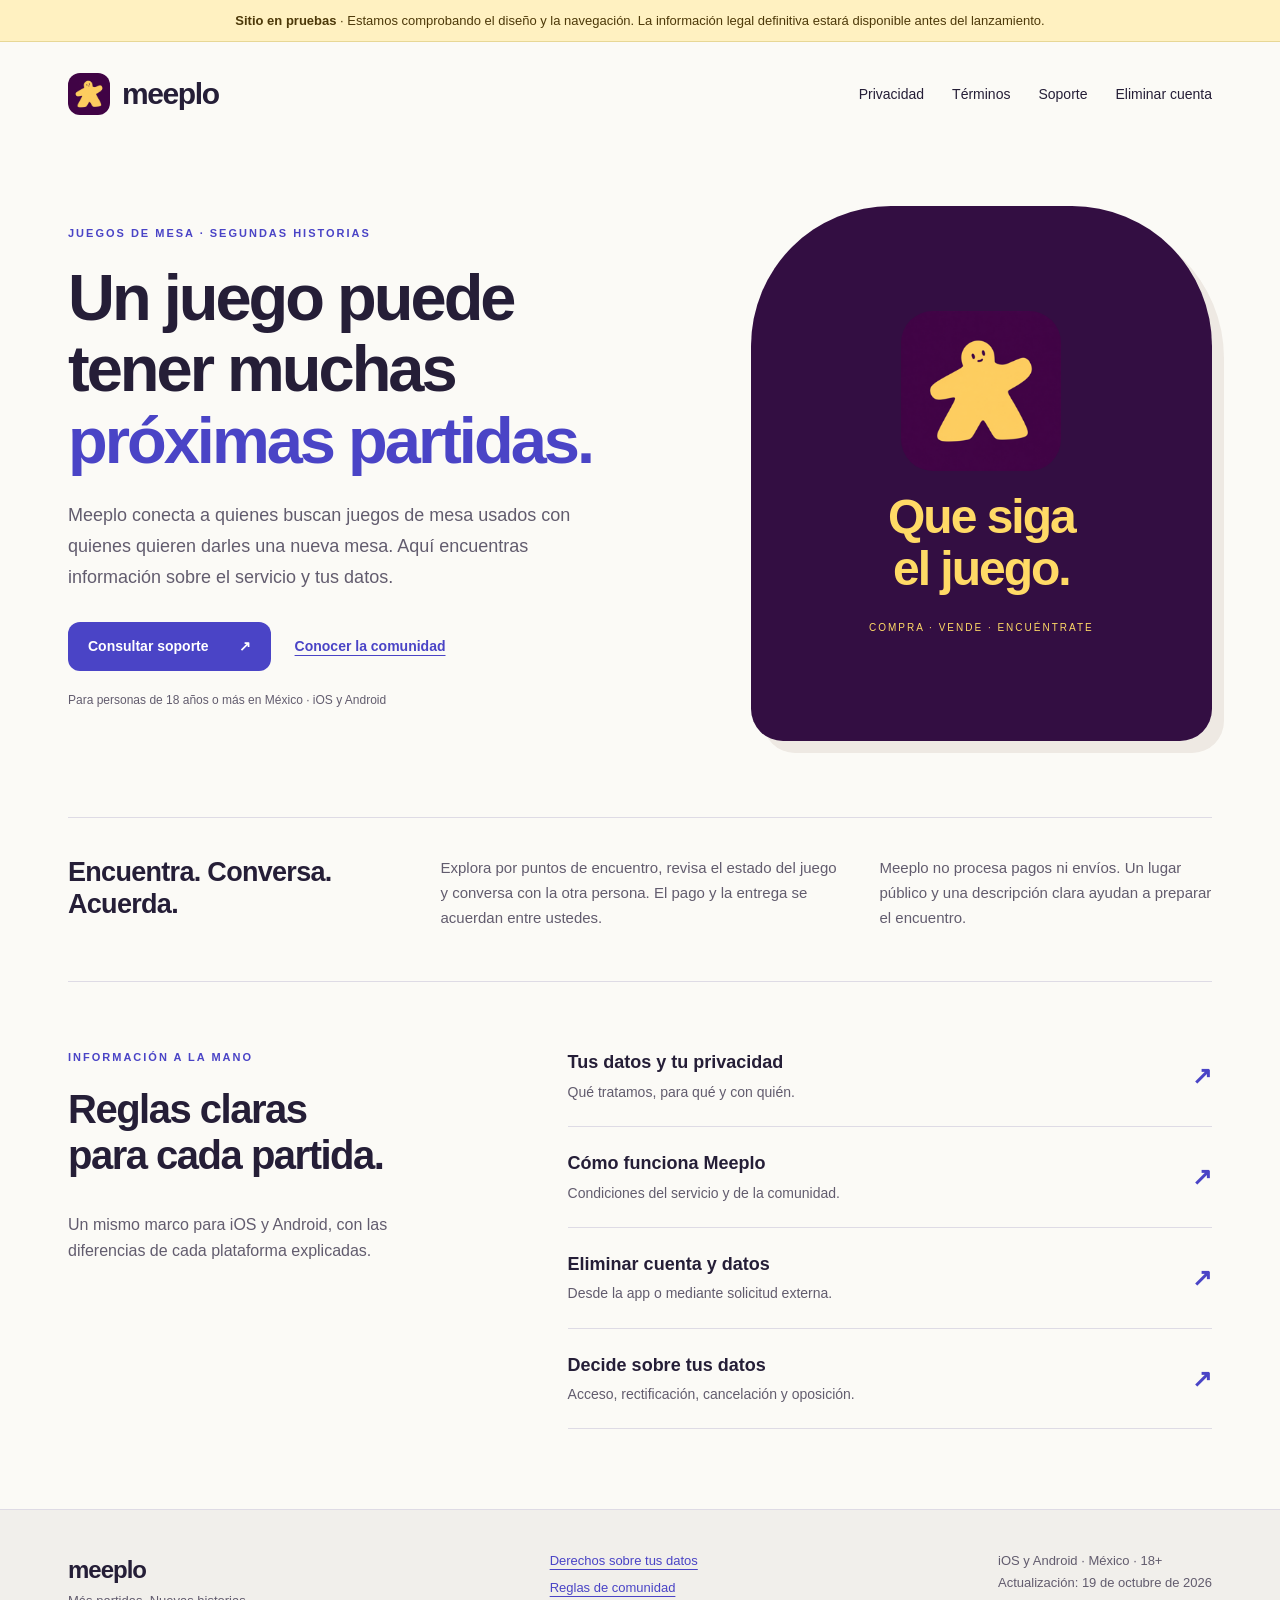
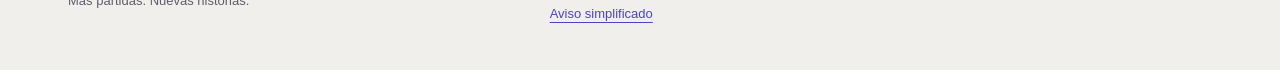
==== index.html @ b1030d9e "Publish Meeplo navigation preview" ====
<!doctype html>
<html lang="es-MX"><head><meta charset="utf-8"><meta name="viewport" content="width=device-width, initial-scale=1">
<title>Información y soporte · Meeplo</title><meta name="description" content="Información, privacidad, términos y soporte de Meeplo para iOS y Android.">
<meta name="robots" content="noindex,nofollow"><link rel="stylesheet" href="./assets/site.css"><link rel="icon" href="./assets/meeplo.png"></head>
<body><a class="skip" href="#contenido">Saltar al contenido</a><div class="draft"><strong>Sitio en pruebas</strong> · Estamos comprobando el diseño y la navegación. La información legal definitiva estará disponible antes del lanzamiento.</div>
<header><a class="brand" href="./"><img src="./assets/meeplo.png" width="42" height="42" alt=""><span>meeplo</span></a><nav aria-label="Navegación principal"><a href="./privacidad/">Privacidad</a><a href="./terminos/">Términos</a><a href="./soporte/">Soporte</a><a href="./eliminar-cuenta/">Eliminar cuenta</a></nav></header>
<main id="contenido" tabindex="-1" class="home"><article><section class="hero"><div><p class="eyebrow">JUEGOS DE MESA · SEGUNDAS HISTORIAS</p>
<h1>Un juego puede<br>tener muchas<br><em>próximas partidas.</em></h1>
<p class="lead">Meeplo conecta a quienes buscan juegos de mesa usados con quienes quieren darles una nueva mesa. Aquí encuentras información sobre el servicio y tus datos.</p>
<div class="actions"><a class="button" href="./soporte/">Consultar soporte <span aria-hidden="true">↗</span></a><a class="text-link" href="./comunidad/">Conocer la comunidad</a></div>
<p class="small">Para personas de 18 años o más en México · iOS y Android</p></div>
<div class="hero-art"><img src="./assets/meeplo.png" alt="La figura amarilla de Meeplo sonríe con los brazos abiertos" width="228" height="228"><p>Que siga<br>el juego.</p><span>COMPRA · VENDE · ENCUÉNTRATE</span></div></section>
<section class="how" aria-labelledby="como"><h2 id="como">Encuentra. Conversa. Acuerda.</h2><p>Explora por puntos de encuentro, revisa el estado del juego y conversa con la otra persona. El pago y la entrega se acuerdan entre ustedes.</p><p>Meeplo no procesa pagos ni envíos. Un lugar público y una descripción clara ayudan a preparar el encuentro.</p></section>
<section class="help" aria-labelledby="informacion"><div><p class="eyebrow">INFORMACIÓN A LA MANO</p><h2 id="informacion">Reglas claras<br>para cada partida.</h2><p>Un mismo marco para iOS y Android, con las diferencias de cada plataforma explicadas.</p></div><div class="link-list">
<a href="./privacidad/"><span><strong>Tus datos y tu privacidad</strong><small>Qué tratamos, para qué y con quién.</small></span><b aria-hidden="true">↗</b></a>
<a href="./terminos/"><span><strong>Cómo funciona Meeplo</strong><small>Condiciones del servicio y de la comunidad.</small></span><b aria-hidden="true">↗</b></a>
<a href="./eliminar-cuenta/"><span><strong>Eliminar cuenta y datos</strong><small>Desde la app o mediante solicitud externa.</small></span><b aria-hidden="true">↗</b></a>
<a href="./derechos/"><span><strong>Decide sobre tus datos</strong><small>Acceso, rectificación, cancelación y oposición.</small></span><b aria-hidden="true">↗</b></a></div></section></article></main>
<footer><div><strong>meeplo</strong><p>Más partidas. Nuevas historias.</p></div><div><a href="./derechos/">Derechos sobre tus datos</a><a href="./comunidad/">Reglas de comunidad</a><a href="./aviso-simplificado/">Aviso simplificado</a></div><p>iOS y Android · México · 18+<br>Actualización: <time datetime="2026-10-19">19 de octubre de 2026</time></p></footer></body></html>
---- assets/site.css ----
:root{color-scheme:light;--ink:#251e37;--purple:#4a44c6;--muted:#625c6e;--paper:#fbfaf6;--line:#dedbe5;--yellow:#ffda66}*{box-sizing:border-box}html{scroll-behavior:smooth;scroll-padding-top:2rem}body{margin:0;background:var(--paper);color:var(--ink);font:17px/1.65 -apple-system,BlinkMacSystemFont,"Segoe UI",sans-serif}a{color:var(--purple);text-underline-offset:4px}a:hover{text-decoration-thickness:2px}a:focus-visible{outline:3px solid var(--purple);outline-offset:5px;border-radius:3px}img{max-width:100%;height:auto}.skip{position:absolute;top:-100px;left:1rem;background:white;padding:1rem;z-index:10}.skip:focus{top:1rem}.draft{padding:10px 24px;background:#fff1c1;color:#4d3909;text-align:center;font-size:13px;border-bottom:1px solid #e7d796}header{max-width:1220px;margin:auto;padding:27px 38px;display:flex;justify-content:space-between;align-items:center;gap:24px}.brand{display:flex;align-items:center;gap:12px;text-decoration:none;color:var(--ink);font-size:30px;font-weight:800;letter-spacing:-1.4px}.brand img{border-radius:12px}nav{display:flex;flex-wrap:wrap;gap:12px 28px}nav a{color:var(--ink);font-size:14px;text-decoration:none;padding:8px 0}nav a[aria-current]{color:var(--purple);text-decoration:underline;font-weight:700}.home{max-width:1220px;margin:auto;padding:25px 38px 80px}.hero{display:grid;grid-template-columns:1.35fr 1fr;gap:60px;align-items:center;padding:35px 0 76px}.eyebrow{font-size:11px;font-weight:750;letter-spacing:2px;color:var(--purple);margin:0 0 20px}h1,h2,p{margin-top:0}h1{font-size:clamp(42px,5.1vw,65px);letter-spacing:-3px;line-height:1.1;font-weight:750;margin-bottom:24px}h1 em{font-style:normal;color:var(--purple)}.lead{font-size:18px;line-height:1.7;max-width:550px;color:var(--muted)}.actions{display:flex;align-items:center;gap:24px;flex-wrap:wrap;margin:30px 0 20px}.button{display:inline-flex;align-items:center;justify-content:space-between;gap:30px;background:var(--purple);color:white;border-radius:12px;text-decoration:none;padding:13px 20px;font-size:14px;font-weight:650}.text-link{font-size:14px;font-weight:650}.small{font-size:12px;color:var(--muted)}.hero-art{aspect-ratio:1/1.16;background:#330e42;border-radius:140px 140px 32px 32px;display:flex;align-items:center;justify-content:center;flex-direction:column;color:var(--yellow);padding:36px;text-align:center;box-shadow:12px 12px 0 #eee9e3}.hero-art img{width:160px;border-radius:32px}.hero-art p{font-size:48px;font-weight:750;line-height:1.08;letter-spacing:-2px;margin:20px 0 25px}.hero-art span{font-size:10px;letter-spacing:2px}.how{border-top:1px solid var(--line);border-bottom:1px solid var(--line);padding:38px 0;display:grid;grid-template-columns:1fr 1.2fr 1fr;gap:40px}.how h2{font-size:27px;line-height:1.2;letter-spacing:-.7px}.how p{font-size:15px;color:var(--muted);margin:0}.help{display:grid;grid-template-columns:1fr 1.5fr;gap:70px;margin-top:66px}.help h2{font-size:40px;line-height:1.15;letter-spacing:-1.5px}.help p:not(.eyebrow){color:var(--muted);font-size:16px;max-width:320px}.link-list>a{display:flex;justify-content:space-between;gap:24px;align-items:center;text-decoration:none;color:var(--ink);padding:22px 0;border-bottom:1px solid var(--line)}.link-list>a:first-child{padding-top:0}.link-list strong{font-size:18px}.link-list small{display:block;color:var(--muted);font-size:14px;margin-top:3px}.link-list b{color:var(--purple);font-size:24px}footer{border-top:1px solid var(--line);padding:40px max(30px,calc((100vw - 1144px)/2));display:flex;justify-content:space-between;gap:30px;font-size:13px;background:#f1efeb}footer strong{font-size:24px;letter-spacing:-1px}footer p{color:var(--muted);margin-bottom:0}footer a{display:block;margin-bottom:5px}.document{max-width:1180px;margin:35px auto 90px;padding:0 38px;display:grid;grid-template-columns:230px minmax(0,720px);gap:60px;align-items:start}.document h1{font-size:44px;letter-spacing:-1.6px;line-height:1.15}.document h2{font-size:25px;letter-spacing:-.5px;margin-top:42px;margin-bottom:14px}.document p,.document li{overflow-wrap:anywhere}.document article{min-width:0}.document aside{position:sticky;top:25px;font-size:13px}.document aside ol{list-style:none;padding:0;margin:0}.document aside a{color:var(--muted);text-decoration:none;display:block;padding:6px 0;line-height:1.4}.document aside a:hover{text-decoration:underline}.document mark{background:#fff0bd;color:#59420e;border-radius:3px;padding:2px 3px;font-size:.9em}.document article>p:first-of-type{font-size:14px;color:var(--muted);border-bottom:1px solid var(--line);padding-bottom:25px}.document li{margin:10px 0}@media(max-width:800px){header{align-items:flex-start;padding:22px 24px;flex-direction:column;gap:16px}nav{gap:8px 22px}.home{padding:15px 24px 50px}.hero{grid-template-columns:1fr;gap:35px;padding:22px 0 45px}h1{font-size:48px;letter-spacing:-2px}.hero-art{max-width:360px;width:100%;aspect-ratio:1.15;margin:auto;border-radius:100px 100px 24px 24px;box-shadow:7px 7px 0 #eee9e3;padding:25px}.hero-art img{width:100px}.hero-art p{font-size:36px;margin:12px 0 20px}.how{grid-template-columns:1fr;gap:16px;padding:28px 0}.how h2{margin-bottom:0}.help{grid-template-columns:1fr;gap:20px;margin-top:40px}.help h2{font-size:34px}.help p:not(.eyebrow){max-width:none}footer{padding:30px 24px;flex-direction:column;gap:24px}.document{display:block;padding:0 24px;margin-top:20px}.document aside{position:static;border-bottom:1px solid var(--line);padding-bottom:20px;margin-bottom:30px}.document aside ol{columns:2;column-gap:22px}.document aside li{break-inside:avoid}.document h1{font-size:36px}.draft{font-size:12px;padding:10px 18px}.document h2{font-size:23px}}@media(max-width:380px){h1{font-size:42px}.actions{gap:18px}.document aside ol{columns:1}nav{gap:8px 16px}.document h1{font-size:32px}}@media(prefers-reduced-motion:reduce){html{scroll-behavior:auto}}@media print{header,footer,.draft,aside,.skip{display:none!important}.document{display:block;margin:0;padding:0}body{font:11pt/1.5 serif;background:white}.document h1{font-size:24pt}.document h2{font-size:16pt;break-after:avoid}a{color:inherit}}
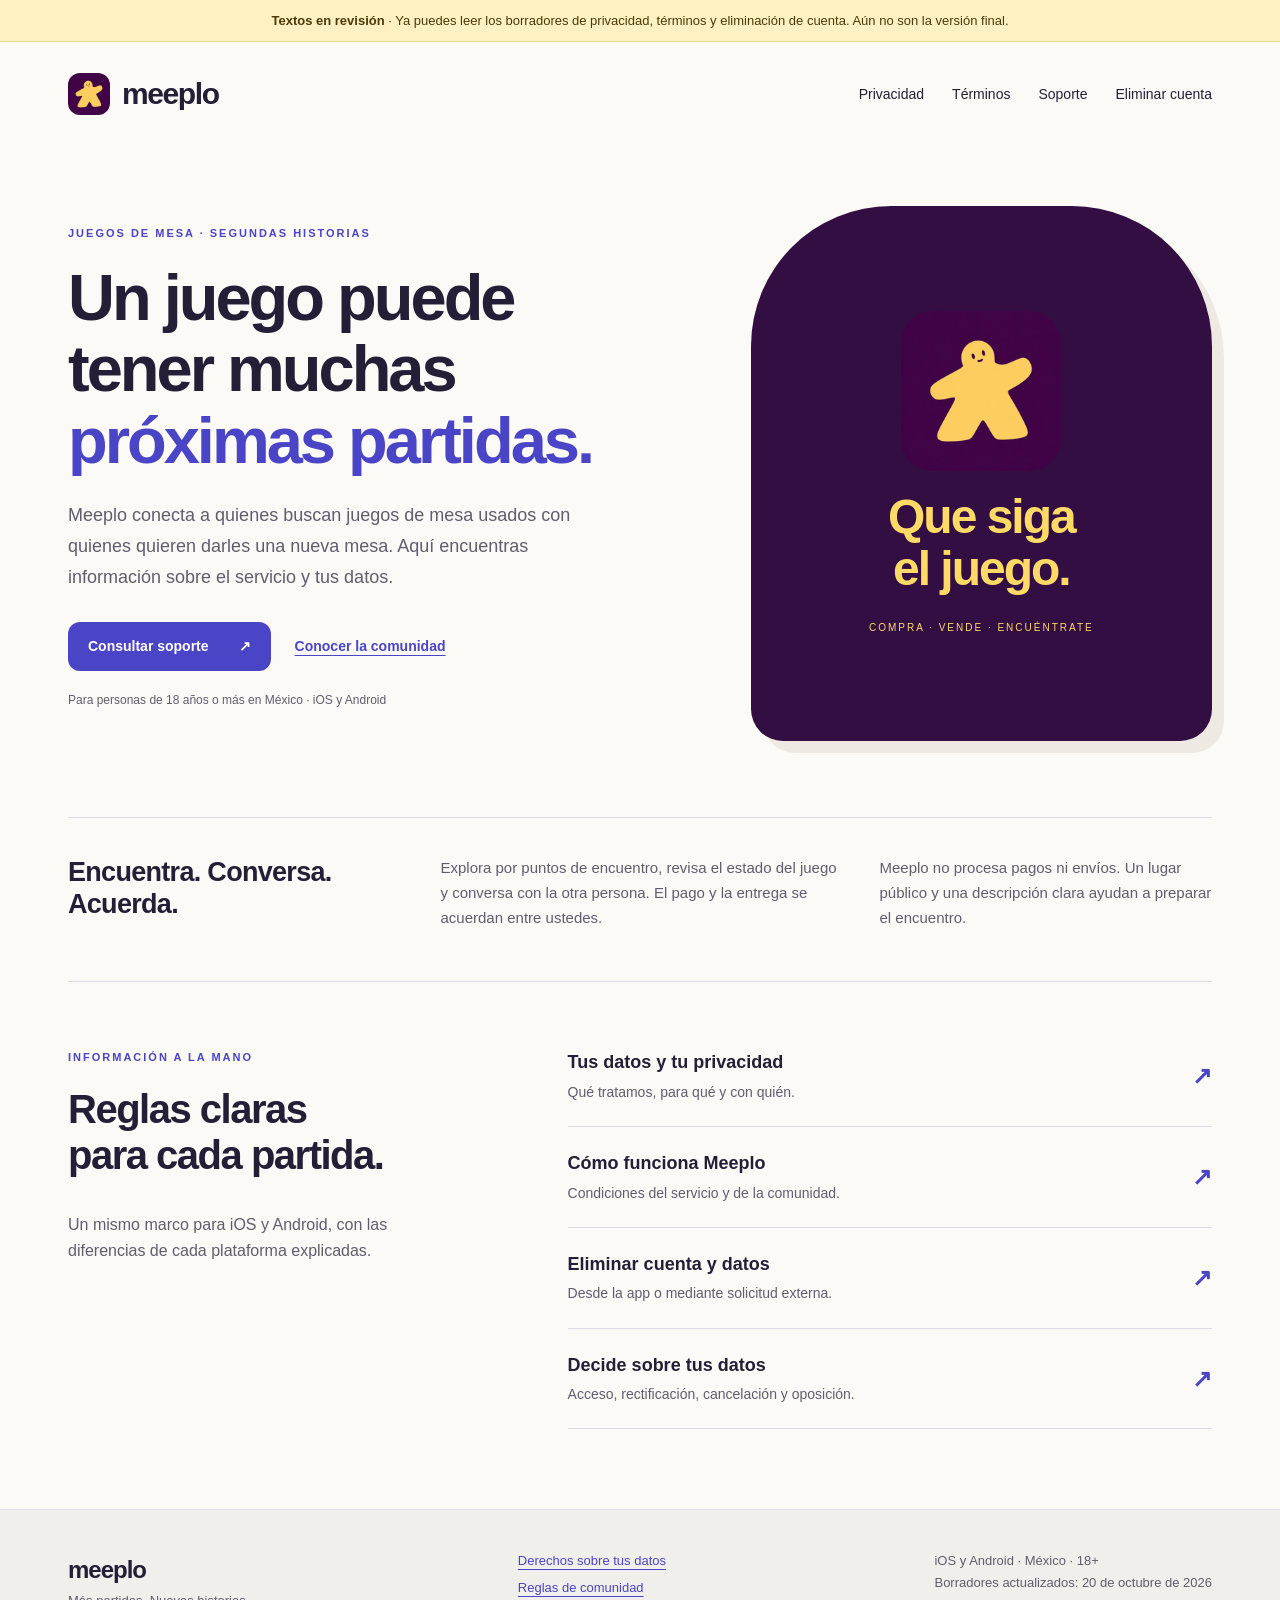
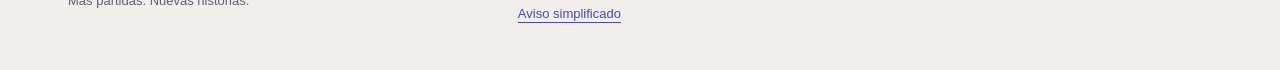
==== commit 94c302d5: "Add review drafts to Meeplo website" ====
--- a/index.html
+++ b/index.html
@@ -2,7 +2,7 @@
 <html lang="es-MX"><head><meta charset="utf-8"><meta name="viewport" content="width=device-width, initial-scale=1">
 <title>Información y soporte · Meeplo</title><meta name="description" content="Información, privacidad, términos y soporte de Meeplo para iOS y Android.">
 <meta name="robots" content="noindex,nofollow"><link rel="stylesheet" href="./assets/site.css"><link rel="icon" href="./assets/meeplo.png"></head>
-<body><a class="skip" href="#contenido">Saltar al contenido</a><div class="draft"><strong>Sitio en pruebas</strong> · Estamos comprobando el diseño y la navegación. La información legal definitiva estará disponible antes del lanzamiento.</div>
+<body><a class="skip" href="#contenido">Saltar al contenido</a><div class="draft"><strong>Textos en revisión</strong> · Ya puedes leer los borradores de privacidad, términos y eliminación de cuenta. Aún no son la versión final.</div>
 <header><a class="brand" href="./"><img src="./assets/meeplo.png" width="42" height="42" alt=""><span>meeplo</span></a><nav aria-label="Navegación principal"><a href="./privacidad/">Privacidad</a><a href="./terminos/">Términos</a><a href="./soporte/">Soporte</a><a href="./eliminar-cuenta/">Eliminar cuenta</a></nav></header>
 <main id="contenido" tabindex="-1" class="home"><article><section class="hero"><div><p class="eyebrow">JUEGOS DE MESA · SEGUNDAS HISTORIAS</p>
 <h1>Un juego puede<br>tener muchas<br><em>próximas partidas.</em></h1>
@@ -16,4 +16,4 @@
 <a href="./terminos/"><span><strong>Cómo funciona Meeplo</strong><small>Condiciones del servicio y de la comunidad.</small></span><b aria-hidden="true">↗</b></a>
 <a href="./eliminar-cuenta/"><span><strong>Eliminar cuenta y datos</strong><small>Desde la app o mediante solicitud externa.</small></span><b aria-hidden="true">↗</b></a>
 <a href="./derechos/"><span><strong>Decide sobre tus datos</strong><small>Acceso, rectificación, cancelación y oposición.</small></span><b aria-hidden="true">↗</b></a></div></section></article></main>
-<footer><div><strong>meeplo</strong><p>Más partidas. Nuevas historias.</p></div><div><a href="./derechos/">Derechos sobre tus datos</a><a href="./comunidad/">Reglas de comunidad</a><a href="./aviso-simplificado/">Aviso simplificado</a></div><p>iOS y Android · México · 18+<br>Actualización: <time datetime="2026-10-19">19 de octubre de 2026</time></p></footer></body></html>+<footer><div><strong>meeplo</strong><p>Más partidas. Nuevas historias.</p></div><div><a href="./derechos/">Derechos sobre tus datos</a><a href="./comunidad/">Reglas de comunidad</a><a href="./aviso-simplificado/">Aviso simplificado</a></div><p>iOS y Android · México · 18+<br>Borradores actualizados: <time datetime="2026-10-20">20 de octubre de 2026</time></p></footer></body></html>
--- a/assets/site.css
+++ b/assets/site.css
@@ -1 +1,17 @@
 :root{color-scheme:light;--ink:#251e37;--purple:#4a44c6;--muted:#625c6e;--paper:#fbfaf6;--line:#dedbe5;--yellow:#ffda66}*{box-sizing:border-box}html{scroll-behavior:smooth;scroll-padding-top:2rem}body{margin:0;background:var(--paper);color:var(--ink);font:17px/1.65 -apple-system,BlinkMacSystemFont,"Segoe UI",sans-serif}a{color:var(--purple);text-underline-offset:4px}a:hover{text-decoration-thickness:2px}a:focus-visible{outline:3px solid var(--purple);outline-offset:5px;border-radius:3px}img{max-width:100%;height:auto}.skip{position:absolute;top:-100px;left:1rem;background:white;padding:1rem;z-index:10}.skip:focus{top:1rem}.draft{padding:10px 24px;background:#fff1c1;color:#4d3909;text-align:center;font-size:13px;border-bottom:1px solid #e7d796}header{max-width:1220px;margin:auto;padding:27px 38px;display:flex;justify-content:space-between;align-items:center;gap:24px}.brand{display:flex;align-items:center;gap:12px;text-decoration:none;color:var(--ink);font-size:30px;font-weight:800;letter-spacing:-1.4px}.brand img{border-radius:12px}nav{display:flex;flex-wrap:wrap;gap:12px 28px}nav a{color:var(--ink);font-size:14px;text-decoration:none;padding:8px 0}nav a[aria-current]{color:var(--purple);text-decoration:underline;font-weight:700}.home{max-width:1220px;margin:auto;padding:25px 38px 80px}.hero{display:grid;grid-template-columns:1.35fr 1fr;gap:60px;align-items:center;padding:35px 0 76px}.eyebrow{font-size:11px;font-weight:750;letter-spacing:2px;color:var(--purple);margin:0 0 20px}h1,h2,p{margin-top:0}h1{font-size:clamp(42px,5.1vw,65px);letter-spacing:-3px;line-height:1.1;font-weight:750;margin-bottom:24px}h1 em{font-style:normal;color:var(--purple)}.lead{font-size:18px;line-height:1.7;max-width:550px;color:var(--muted)}.actions{display:flex;align-items:center;gap:24px;flex-wrap:wrap;margin:30px 0 20px}.button{display:inline-flex;align-items:center;justify-content:space-between;gap:30px;background:var(--purple);color:white;border-radius:12px;text-decoration:none;padding:13px 20px;font-size:14px;font-weight:650}.text-link{font-size:14px;font-weight:650}.small{font-size:12px;color:var(--muted)}.hero-art{aspect-ratio:1/1.16;background:#330e42;border-radius:140px 140px 32px 32px;display:flex;align-items:center;justify-content:center;flex-direction:column;color:var(--yellow);padding:36px;text-align:center;box-shadow:12px 12px 0 #eee9e3}.hero-art img{width:160px;border-radius:32px}.hero-art p{font-size:48px;font-weight:750;line-height:1.08;letter-spacing:-2px;margin:20px 0 25px}.hero-art span{font-size:10px;letter-spacing:2px}.how{border-top:1px solid var(--line);border-bottom:1px solid var(--line);padding:38px 0;display:grid;grid-template-columns:1fr 1.2fr 1fr;gap:40px}.how h2{font-size:27px;line-height:1.2;letter-spacing:-.7px}.how p{font-size:15px;color:var(--muted);margin:0}.help{display:grid;grid-template-columns:1fr 1.5fr;gap:70px;margin-top:66px}.help h2{font-size:40px;line-height:1.15;letter-spacing:-1.5px}.help p:not(.eyebrow){color:var(--muted);font-size:16px;max-width:320px}.link-list>a{display:flex;justify-content:space-between;gap:24px;align-items:center;text-decoration:none;color:var(--ink);padding:22px 0;border-bottom:1px solid var(--line)}.link-list>a:first-child{padding-top:0}.link-list strong{font-size:18px}.link-list small{display:block;color:var(--muted);font-size:14px;margin-top:3px}.link-list b{color:var(--purple);font-size:24px}footer{border-top:1px solid var(--line);padding:40px max(30px,calc((100vw - 1144px)/2));display:flex;justify-content:space-between;gap:30px;font-size:13px;background:#f1efeb}footer strong{font-size:24px;letter-spacing:-1px}footer p{color:var(--muted);margin-bottom:0}footer a{display:block;margin-bottom:5px}.document{max-width:1180px;margin:35px auto 90px;padding:0 38px;display:grid;grid-template-columns:230px minmax(0,720px);gap:60px;align-items:start}.document h1{font-size:44px;letter-spacing:-1.6px;line-height:1.15}.document h2{font-size:25px;letter-spacing:-.5px;margin-top:42px;margin-bottom:14px}.document p,.document li{overflow-wrap:anywhere}.document article{min-width:0}.document aside{position:sticky;top:25px;font-size:13px}.document aside ol{list-style:none;padding:0;margin:0}.document aside a{color:var(--muted);text-decoration:none;display:block;padding:6px 0;line-height:1.4}.document aside a:hover{text-decoration:underline}.document mark{background:#fff0bd;color:#59420e;border-radius:3px;padding:2px 3px;font-size:.9em}.document article>p:first-of-type{font-size:14px;color:var(--muted);border-bottom:1px solid var(--line);padding-bottom:25px}.document li{margin:10px 0}@media(max-width:800px){header{align-items:flex-start;padding:22px 24px;flex-direction:column;gap:16px}nav{gap:8px 22px}.home{padding:15px 24px 50px}.hero{grid-template-columns:1fr;gap:35px;padding:22px 0 45px}h1{font-size:48px;letter-spacing:-2px}.hero-art{max-width:360px;width:100%;aspect-ratio:1.15;margin:auto;border-radius:100px 100px 24px 24px;box-shadow:7px 7px 0 #eee9e3;padding:25px}.hero-art img{width:100px}.hero-art p{font-size:36px;margin:12px 0 20px}.how{grid-template-columns:1fr;gap:16px;padding:28px 0}.how h2{margin-bottom:0}.help{grid-template-columns:1fr;gap:20px;margin-top:40px}.help h2{font-size:34px}.help p:not(.eyebrow){max-width:none}footer{padding:30px 24px;flex-direction:column;gap:24px}.document{display:block;padding:0 24px;margin-top:20px}.document aside{position:static;border-bottom:1px solid var(--line);padding-bottom:20px;margin-bottom:30px}.document aside ol{columns:2;column-gap:22px}.document aside li{break-inside:avoid}.document h1{font-size:36px}.draft{font-size:12px;padding:10px 18px}.document h2{font-size:23px}}@media(max-width:380px){h1{font-size:42px}.actions{gap:18px}.document aside ol{columns:1}nav{gap:8px 16px}.document h1{font-size:32px}}@media(prefers-reduced-motion:reduce){html{scroll-behavior:auto}}@media print{header,footer,.draft,aside,.skip{display:none!important}.document{display:block;margin:0;padding:0}body{font:11pt/1.5 serif;background:white}.document h1{font-size:24pt}.document h2{font-size:16pt;break-after:avoid}a{color:inherit}}
+
+/* Long-form legal drafts */
+.document blockquote{margin:22px 0;padding:15px 19px;border-left:4px solid var(--purple);background:#f0eefb;color:var(--ink)}
+.document blockquote p:last-child{margin-bottom:0}
+.document h3{font-size:19px;margin:28px 0 10px}
+.document article p,.document article li{line-height:1.72}
+.document article ol,.document article ul{padding-left:1.35rem}
+.document .table-scroll{overflow-x:auto;margin:22px 0;border:1px solid var(--line);border-radius:10px;background:#fff}
+.document table{width:100%;border-collapse:collapse;min-width:550px;font-size:14px;line-height:1.5}
+.document th,.document td{padding:12px 14px;text-align:left;vertical-align:top;border-bottom:1px solid var(--line)}
+.document th{background:#f1eff9}
+.document tr:last-child td{border-bottom:0}
+.document.no-aside{display:block;max-width:850px}
+.document.no-aside article{max-width:720px}
+.document aside{max-height:calc(100vh - 50px);overflow:auto}
+@media(max-width:800px){.document aside{max-height:none;overflow:visible}.document table{min-width:480px}}
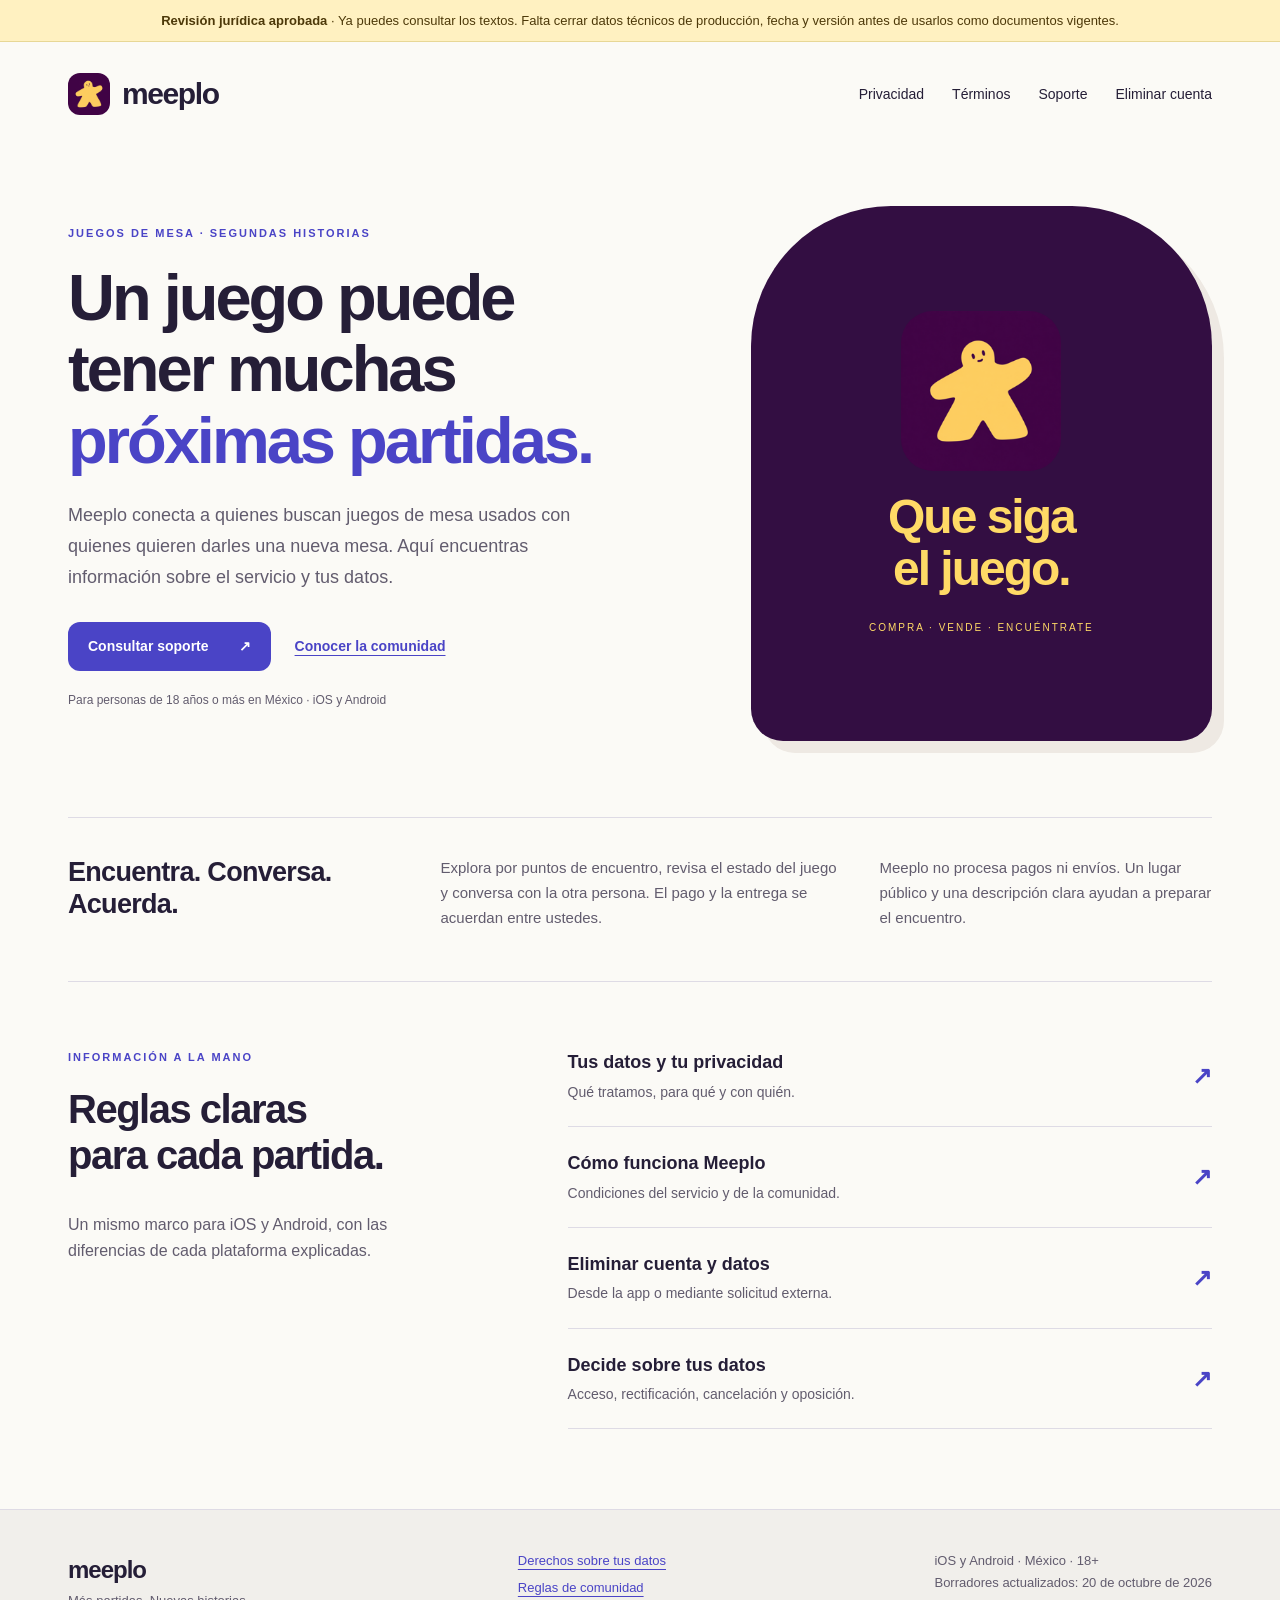
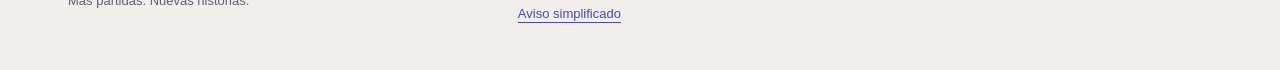
==== commit af0a463d: "Mark legal review approved on website" ====
--- a/index.html
+++ b/index.html
@@ -2,7 +2,7 @@
 <html lang="es-MX"><head><meta charset="utf-8"><meta name="viewport" content="width=device-width, initial-scale=1">
 <title>Información y soporte · Meeplo</title><meta name="description" content="Información, privacidad, términos y soporte de Meeplo para iOS y Android.">
 <meta name="robots" content="noindex,nofollow"><link rel="stylesheet" href="./assets/site.css"><link rel="icon" href="./assets/meeplo.png"></head>
-<body><a class="skip" href="#contenido">Saltar al contenido</a><div class="draft"><strong>Textos en revisión</strong> · Ya puedes leer los borradores de privacidad, términos y eliminación de cuenta. Aún no son la versión final.</div>
+<body><a class="skip" href="#contenido">Saltar al contenido</a><div class="draft"><strong>Revisión jurídica aprobada</strong> · Ya puedes consultar los textos. Falta cerrar datos técnicos de producción, fecha y versión antes de usarlos como documentos vigentes.</div>
 <header><a class="brand" href="./"><img src="./assets/meeplo.png" width="42" height="42" alt=""><span>meeplo</span></a><nav aria-label="Navegación principal"><a href="./privacidad/">Privacidad</a><a href="./terminos/">Términos</a><a href="./soporte/">Soporte</a><a href="./eliminar-cuenta/">Eliminar cuenta</a></nav></header>
 <main id="contenido" tabindex="-1" class="home"><article><section class="hero"><div><p class="eyebrow">JUEGOS DE MESA · SEGUNDAS HISTORIAS</p>
 <h1>Un juego puede<br>tener muchas<br><em>próximas partidas.</em></h1>
--- a/assets/site.css
+++ b/assets/site.css
@@ -15,3 +15,8 @@
 .document.no-aside article{max-width:720px}
 .document aside{max-height:calc(100vh - 50px);overflow:auto}
 @media(max-width:800px){.document aside{max-height:none;overflow:visible}.document table{min-width:480px}}
+
+.document aside details{border:1px solid var(--line);border-radius:10px;padding:10px 14px;background:#fff}
+.document aside summary{font-weight:700;color:var(--purple);cursor:pointer}
+.document aside ol{margin-top:12px}
+@media(max-width:800px){.document aside{margin-bottom:24px;padding-bottom:0;border-bottom:0}.document aside ol{columns:1}}
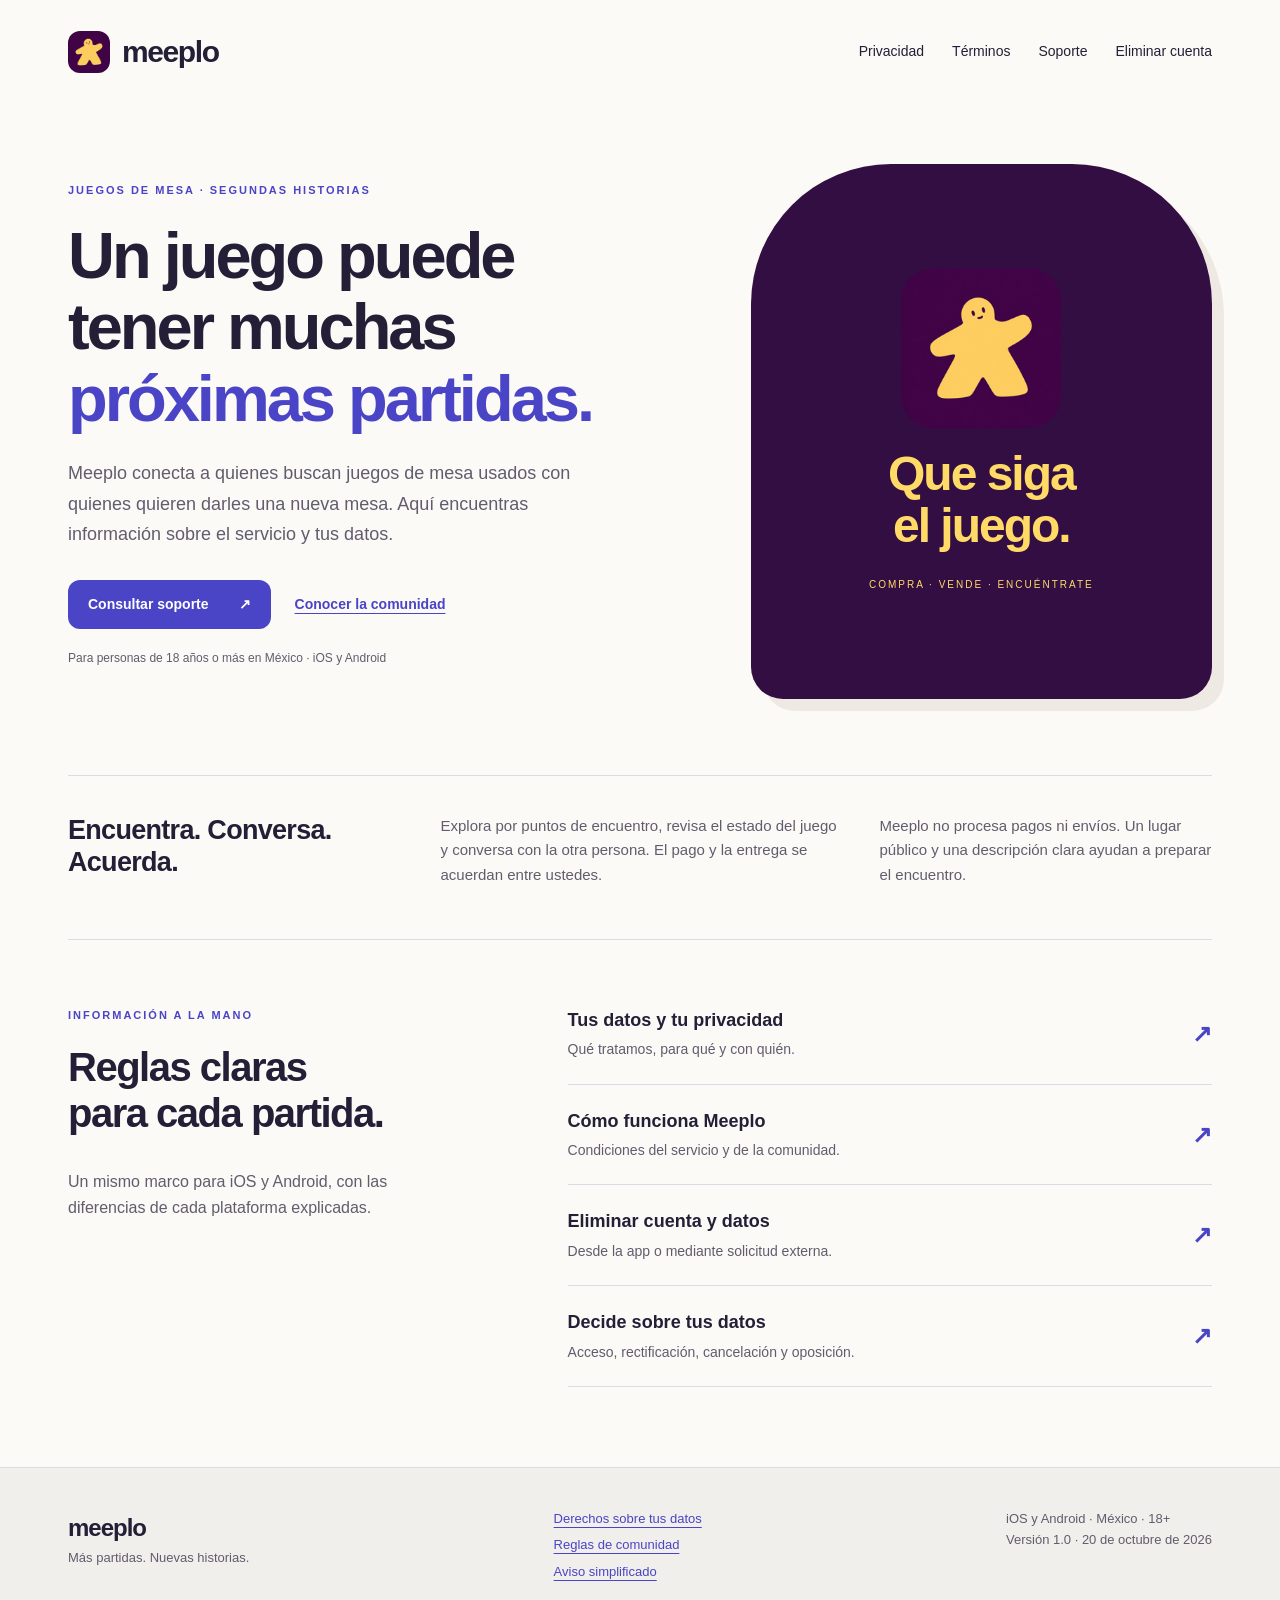
==== commit b2eb5670: "Publish Meeplo legal texts version 1.0" ====
--- a/index.html
+++ b/index.html
@@ -1,9 +1,8 @@
 <!doctype html>
 <html lang="es-MX"><head><meta charset="utf-8"><meta name="viewport" content="width=device-width, initial-scale=1">
 <title>Información y soporte · Meeplo</title><meta name="description" content="Información, privacidad, términos y soporte de Meeplo para iOS y Android.">
-<meta name="robots" content="noindex,nofollow"><link rel="stylesheet" href="./assets/site.css"><link rel="icon" href="./assets/meeplo.png"></head>
-<body><a class="skip" href="#contenido">Saltar al contenido</a><div class="draft"><strong>Revisión jurídica aprobada</strong> · Ya puedes consultar los textos. Falta cerrar datos técnicos de producción, fecha y versión antes de usarlos como documentos vigentes.</div>
-<header><a class="brand" href="./"><img src="./assets/meeplo.png" width="42" height="42" alt=""><span>meeplo</span></a><nav aria-label="Navegación principal"><a href="./privacidad/">Privacidad</a><a href="./terminos/">Términos</a><a href="./soporte/">Soporte</a><a href="./eliminar-cuenta/">Eliminar cuenta</a></nav></header>
+<link rel="stylesheet" href="./assets/site.css"><link rel="icon" href="./assets/meeplo.png"></head>
+<body><a class="skip" href="#contenido">Saltar al contenido</a><header><a class="brand" href="./"><img src="./assets/meeplo.png" width="42" height="42" alt=""><span>meeplo</span></a><nav aria-label="Navegación principal"><a href="./privacidad/">Privacidad</a><a href="./terminos/">Términos</a><a href="./soporte/">Soporte</a><a href="./eliminar-cuenta/">Eliminar cuenta</a></nav></header>
 <main id="contenido" tabindex="-1" class="home"><article><section class="hero"><div><p class="eyebrow">JUEGOS DE MESA · SEGUNDAS HISTORIAS</p>
 <h1>Un juego puede<br>tener muchas<br><em>próximas partidas.</em></h1>
 <p class="lead">Meeplo conecta a quienes buscan juegos de mesa usados con quienes quieren darles una nueva mesa. Aquí encuentras información sobre el servicio y tus datos.</p>
@@ -16,4 +15,4 @@
 <a href="./terminos/"><span><strong>Cómo funciona Meeplo</strong><small>Condiciones del servicio y de la comunidad.</small></span><b aria-hidden="true">↗</b></a>
 <a href="./eliminar-cuenta/"><span><strong>Eliminar cuenta y datos</strong><small>Desde la app o mediante solicitud externa.</small></span><b aria-hidden="true">↗</b></a>
 <a href="./derechos/"><span><strong>Decide sobre tus datos</strong><small>Acceso, rectificación, cancelación y oposición.</small></span><b aria-hidden="true">↗</b></a></div></section></article></main>
-<footer><div><strong>meeplo</strong><p>Más partidas. Nuevas historias.</p></div><div><a href="./derechos/">Derechos sobre tus datos</a><a href="./comunidad/">Reglas de comunidad</a><a href="./aviso-simplificado/">Aviso simplificado</a></div><p>iOS y Android · México · 18+<br>Borradores actualizados: <time datetime="2026-10-20">20 de octubre de 2026</time></p></footer></body></html>+<footer><div><strong>meeplo</strong><p>Más partidas. Nuevas historias.</p></div><div><a href="./derechos/">Derechos sobre tus datos</a><a href="./comunidad/">Reglas de comunidad</a><a href="./aviso-simplificado/">Aviso simplificado</a></div><p>iOS y Android · México · 18+<br>Versión 1.0 · <time datetime="2026-10-20">20 de octubre de 2026</time></p></footer></body></html>
